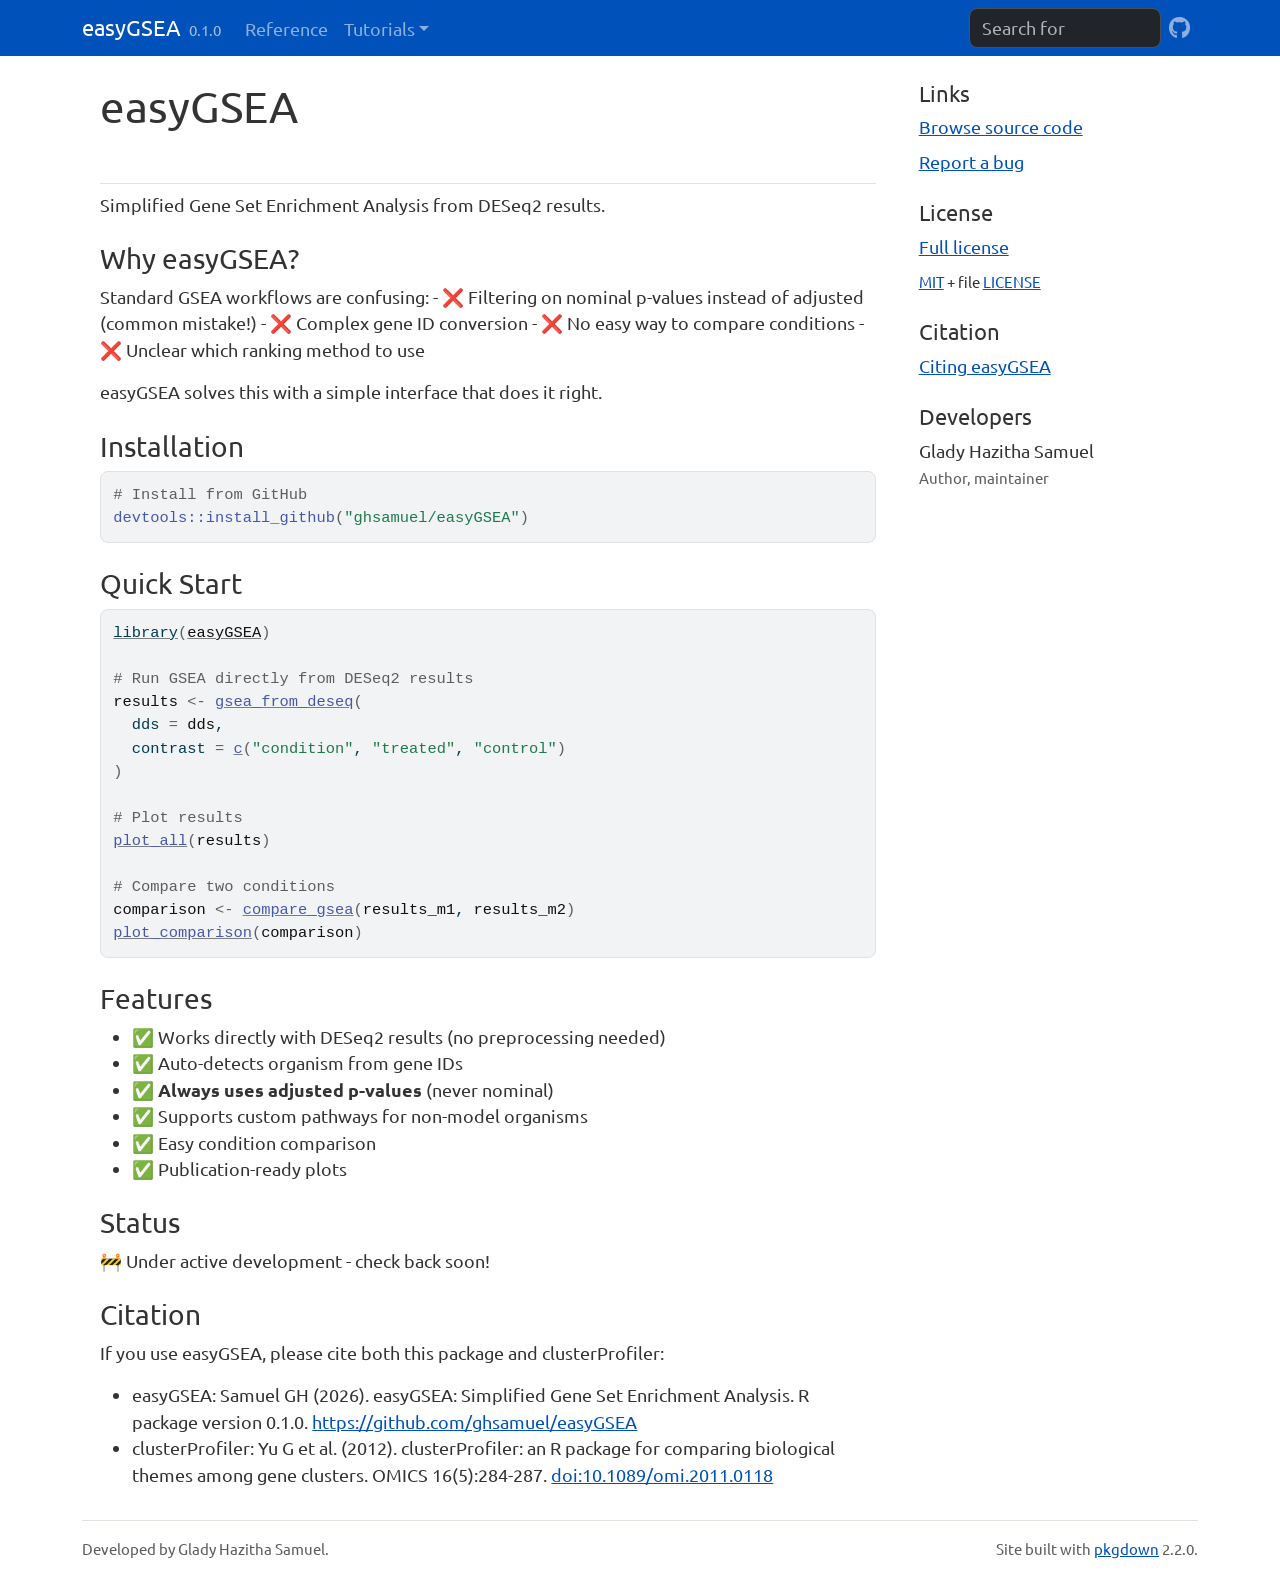
==== index.html @ 70a33a10 "Deploying to gh-pages from @ ghsamuel/easyGSEA@4bf4c69e03bf4c59e13aa43ac251e24cdc7e562e 🚀" ====
<!DOCTYPE html>
<!-- Generated by pkgdown: do not edit by hand --><html lang="en">
<head>
<meta http-equiv="Content-Type" content="text/html; charset=UTF-8">
<meta charset="utf-8">
<meta http-equiv="X-UA-Compatible" content="IE=edge">
<meta name="viewport" content="width=device-width, initial-scale=1, shrink-to-fit=no">
<title>easyGSEA • Simplified Gene Set Enrichment Analysis • easyGSEA</title>
<script src="deps/jquery-3.6.0/jquery-3.6.0.min.js"></script><meta name="viewport" content="width=device-width, initial-scale=1, shrink-to-fit=no">
<link href="deps/bootstrap-5.3.1/bootstrap.min.css" rel="stylesheet">
<script src="deps/bootstrap-5.3.1/bootstrap.bundle.min.js"></script><link href="deps/font-awesome-6.5.2/css/all.min.css" rel="stylesheet">
<link href="deps/font-awesome-6.5.2/css/v4-shims.min.css" rel="stylesheet">
<script src="deps/headroom-0.11.0/headroom.min.js"></script><script src="deps/headroom-0.11.0/jQuery.headroom.min.js"></script><script src="deps/bootstrap-toc-1.0.1/bootstrap-toc.min.js"></script><script src="deps/clipboard.js-2.0.11/clipboard.min.js"></script><script src="deps/search-1.0.0/autocomplete.jquery.min.js"></script><script src="deps/search-1.0.0/fuse.min.js"></script><script src="deps/search-1.0.0/mark.min.js"></script><!-- pkgdown --><script src="pkgdown.js"></script><meta property="og:title" content="easyGSEA • Simplified Gene Set Enrichment Analysis">
<meta name="description" content="User-friendly wrapper for GSEA that handles DESeq2 results directly, auto-detects organisms, and always uses adjusted p-values correctly.
">
<meta property="og:description" content="User-friendly wrapper for GSEA that handles DESeq2 results directly, auto-detects organisms, and always uses adjusted p-values correctly.
">
</head>
<body>
    <a href="#main" class="visually-hidden-focusable">Skip to contents</a>


    <nav class="navbar navbar-expand-lg fixed-top bg-primary" data-bs-theme="dark" aria-label="Site navigation"><div class="container">

    <a class="navbar-brand me-2" href="index.html">easyGSEA</a>

    <small class="nav-text text-muted me-auto" data-bs-toggle="tooltip" data-bs-placement="bottom" title="">0.1.0</small>


    <button class="navbar-toggler" type="button" data-bs-toggle="collapse" data-bs-target="#navbar" aria-controls="navbar" aria-expanded="false" aria-label="Toggle navigation">
      <span class="navbar-toggler-icon"></span>
    </button>

    <div id="navbar" class="collapse navbar-collapse ms-3">
      <ul class="navbar-nav me-auto">
<li class="nav-item"><a class="nav-link" href="reference/index.html">Reference</a></li>
<li class="nav-item dropdown">
  <button class="nav-link dropdown-toggle" type="button" id="dropdown-tutorials" data-bs-toggle="dropdown" aria-expanded="false" aria-haspopup="true">Tutorials</button>
  <ul class="dropdown-menu" aria-labelledby="dropdown-tutorials">
<li><a class="dropdown-item" href="articles/quickstart.html">Getting Started</a></li>
  </ul>
</li>
      </ul>
<ul class="navbar-nav">
<li class="nav-item"><form class="form-inline" role="search">
 <input class="form-control" type="search" name="search-input" id="search-input" autocomplete="off" aria-label="Search site" placeholder="Search for" data-search-index="search.json">
</form></li>
<li class="nav-item"><a class="external-link nav-link" href="https://github.com/ghsamuel/easyGSEA"><span class="fa fab fa-github fa-lg"></span></a></li>
      </ul>
</div>


  </div>
</nav><div class="container template-home">
<div class="row">
  <main id="main" class="col-md-9"><div class="section level1">
<div class="page-header"><h1 id="easygsea">easyGSEA<a class="anchor" aria-label="anchor" href="#easygsea"></a>
</h1></div>
<p>Simplified Gene Set Enrichment Analysis from DESeq2 results.</p>
<div class="section level2">
<h2 id="why-easygsea">Why easyGSEA?<a class="anchor" aria-label="anchor" href="#why-easygsea"></a>
</h2>
<p>Standard GSEA workflows are confusing: - ❌ Filtering on nominal p-values instead of adjusted (common mistake!) - ❌ Complex gene ID conversion - ❌ No easy way to compare conditions - ❌ Unclear which ranking method to use</p>
<p>easyGSEA solves this with a simple interface that does it right.</p>
</div>
<div class="section level2">
<h2 id="installation">Installation<a class="anchor" aria-label="anchor" href="#installation"></a>
</h2>
<div class="sourceCode" id="cb1"><pre class="downlit sourceCode r">
<code class="sourceCode R"><span><span class="co"># Install from GitHub</span></span>
<span><span class="fu">devtools</span><span class="fu">::</span><span class="fu">install_github</span><span class="op">(</span><span class="st">"ghsamuel/easyGSEA"</span><span class="op">)</span></span></code></pre></div>
</div>
<div class="section level2">
<h2 id="quick-start">Quick Start<a class="anchor" aria-label="anchor" href="#quick-start"></a>
</h2>
<div class="sourceCode" id="cb2"><pre class="downlit sourceCode r">
<code class="sourceCode R"><span><span class="kw"><a href="https://rdrr.io/r/base/library.html" class="external-link">library</a></span><span class="op">(</span><span class="va"><a href="https://github.com/ghsamuel/easyGSEA" class="external-link">easyGSEA</a></span><span class="op">)</span></span>
<span></span>
<span><span class="co"># Run GSEA directly from DESeq2 results</span></span>
<span><span class="va">results</span> <span class="op">&lt;-</span> <span class="fu"><a href="reference/gsea_from_deseq.html">gsea_from_deseq</a></span><span class="op">(</span></span>
<span>  dds <span class="op">=</span> <span class="va">dds</span>,</span>
<span>  contrast <span class="op">=</span> <span class="fu"><a href="https://rdrr.io/r/base/c.html" class="external-link">c</a></span><span class="op">(</span><span class="st">"condition"</span>, <span class="st">"treated"</span>, <span class="st">"control"</span><span class="op">)</span></span>
<span><span class="op">)</span></span>
<span></span>
<span><span class="co"># Plot results</span></span>
<span><span class="fu"><a href="reference/plot_all.html">plot_all</a></span><span class="op">(</span><span class="va">results</span><span class="op">)</span></span>
<span></span>
<span><span class="co"># Compare two conditions</span></span>
<span><span class="va">comparison</span> <span class="op">&lt;-</span> <span class="fu"><a href="reference/compare_gsea.html">compare_gsea</a></span><span class="op">(</span><span class="va">results_m1</span>, <span class="va">results_m2</span><span class="op">)</span></span>
<span><span class="fu"><a href="reference/plot_comparison.html">plot_comparison</a></span><span class="op">(</span><span class="va">comparison</span><span class="op">)</span></span></code></pre></div>
</div>
<div class="section level2">
<h2 id="features">Features<a class="anchor" aria-label="anchor" href="#features"></a>
</h2>
<ul>
<li>✅ Works directly with DESeq2 results (no preprocessing needed)</li>
<li>✅ Auto-detects organism from gene IDs</li>
<li>✅ <strong>Always uses adjusted p-values</strong> (never nominal)</li>
<li>✅ Supports custom pathways for non-model organisms</li>
<li>✅ Easy condition comparison</li>
<li>✅ Publication-ready plots</li>
</ul>
</div>
<div class="section level2">
<h2 id="status">Status<a class="anchor" aria-label="anchor" href="#status"></a>
</h2>
<p>🚧 Under active development - check back soon!</p>
</div>
<div class="section level2">
<h2 id="citation">Citation<a class="anchor" aria-label="anchor" href="#citation"></a>
</h2>
<p>If you use easyGSEA, please cite both this package and clusterProfiler:</p>
<ul>
<li>easyGSEA: Samuel GH (2026). easyGSEA: Simplified Gene Set Enrichment Analysis. R package version 0.1.0. <a href="https://github.com/ghsamuel/easyGSEA" class="external-link uri">https://github.com/ghsamuel/easyGSEA</a>
</li>
<li>clusterProfiler: Yu G et al. (2012). clusterProfiler: an R package for comparing biological themes among gene clusters. OMICS 16(5):284-287. <a href="doi:10.1089/omi.2011.0118" class="uri">doi:10.1089/omi.2011.0118</a>
</li>
</ul>
</div>
</div>
  </main><aside class="col-md-3"><div class="links">
<h2 data-toc-skip>Links</h2>
<ul class="list-unstyled">
<li><a href="https://github.com/ghsamuel/easyGSEA/" class="external-link">Browse source code</a></li>
<li><a href="https://github.com/ghsamuel/easyGSEA/issues" class="external-link">Report a bug</a></li>
</ul>
</div>

<div class="license">
<h2 data-toc-skip>License</h2>
<ul class="list-unstyled">
<li><a href="LICENSE.html">Full license</a></li>
<li><small><a href="https://opensource.org/licenses/mit-license.php" class="external-link">MIT</a> + file <a href="LICENSE-text.html">LICENSE</a></small></li>
</ul>
</div>

<div class="citation">
<h2 data-toc-skip>Citation</h2>
<ul class="list-unstyled">
<li><a href="authors.html#citation">Citing easyGSEA</a></li>
</ul>
</div>

<div class="developers">
<h2 data-toc-skip>Developers</h2>
<ul class="list-unstyled">
<li>Glady Hazitha Samuel <br><small class="roles"> Author, maintainer </small>   </li>
</ul>
</div>



  </aside>
</div>


    <footer><div class="pkgdown-footer-left">
  <p>Developed by Glady Hazitha Samuel.</p>
</div>

<div class="pkgdown-footer-right">
  <p>Site built with <a href="https://pkgdown.r-lib.org/" class="external-link">pkgdown</a> 2.2.0.</p>
</div>

    </footer>
</div>





  </body>
</html>
---- deps/font-awesome-6.5.2/css/v4-shims.min.css ----
/*!
 * Font Awesome Free 6.5.2 by @fontawesome - https://fontawesome.com
 * License - https://fontawesome.com/license/free (Icons: CC BY 4.0, Fonts: SIL OFL 1.1, Code: MIT License)
 * Copyright 2024 Fonticons, Inc.
 */
.fa.fa-glass:before{content:"\f000"}.fa.fa-envelope-o{font-family:"Font Awesome 6 Free";font-weight:400}.fa.fa-envelope-o:before{content:"\f0e0"}.fa.fa-star-o{font-family:"Font Awesome 6 Free";font-weight:400}.fa.fa-star-o:before{content:"\f005"}.fa.fa-close:before,.fa.fa-remove:before{content:"\f00d"}.fa.fa-gear:before{content:"\f013"}.fa.fa-trash-o{font-family:"Font Awesome 6 Free";font-weight:400}.fa.fa-trash-o:before{content:"\f2ed"}.fa.fa-home:before{content:"\f015"}.fa.fa-file-o{font-family:"Font Awesome 6 Free";font-weight:400}.fa.fa-file-o:before{content:"\f15b"}.fa.fa-clock-o{font-family:"Font Awesome 6 Free";font-weight:400}.fa.fa-clock-o:before{content:"\f017"}.fa.fa-arrow-circle-o-down{font-family:"Font Awesome 6 Free";font-weight:400}.fa.fa-arrow-circle-o-down:before{content:"\f358"}.fa.fa-arrow-circle-o-up{font-family:"Font Awesome 6 Free";font-weight:400}.fa.fa-arrow-circle-o-up:before{content:"\f35b"}.fa.fa-play-circle-o{font-family:"Font Awesome 6 Free";font-weight:400}.fa.fa-play-circle-o:before{content:"\f144"}.fa.fa-repeat:before,.fa.fa-rotate-right:before{content:"\f01e"}.fa.fa-refresh:before{content:"\f021"}.fa.fa-list-alt{font-family:"Font Awesome 6 Free";font-weight:400}.fa.fa-list-alt:before{content:"\f022"}.fa.fa-dedent:before{content:"\f03b"}.fa.fa-video-camera:before{content:"\f03d"}.fa.fa-picture-o{font-family:"Font Awesome 6 Free";font-weight:400}.fa.fa-picture-o:before{content:"\f03e"}.fa.fa-photo{font-family:"Font Awesome 6 Free";font-weight:400}.fa.fa-photo:before{content:"\f03e"}.fa.fa-image{font-family:"Font Awesome 6 Free";font-weight:400}.fa.fa-image:before{content:"\f03e"}.fa.fa-map-marker:before{content:"\f3c5"}.fa.fa-pencil-square-o{font-family:"Font Awesome 6 Free";font-weight:400}.fa.fa-pencil-square-o:before{content:"\f044"}.fa.fa-edit{font-family:"Font Awesome 6 Free";font-weight:400}.fa.fa-edit:before{content:"\f044"}.fa.fa-share-square-o:before{content:"\f14d"}.fa.fa-check-square-o{font-family:"Font Awesome 6 Free";font-weight:400}.fa.fa-check-square-o:before{content:"\f14a"}.fa.fa-arrows:before{content:"\f0b2"}.fa.fa-times-circle-o{font-family:"Font Awesome 6 Free";font-weight:400}.fa.fa-times-circle-o:before{content:"\f057"}.fa.fa-check-circle-o{font-family:"Font Awesome 6 Free";font-weight:400}.fa.fa-check-circle-o:before{content:"\f058"}.fa.fa-mail-forward:before{content:"\f064"}.fa.fa-expand:before{content:"\f424"}.fa.fa-compress:before{content:"\f422"}.fa.fa-eye,.fa.fa-eye-slash{font-family:"Font Awesome 6 Free";font-weight:400}.fa.fa-warning:before{content:"\f071"}.fa.fa-calendar:before{content:"\f073"}.fa.fa-arrows-v:before{content:"\f338"}.fa.fa-arrows-h:before{content:"\f337"}.fa.fa-bar-chart-o:before,.fa.fa-bar-chart:before{content:"\e0e3"}.fa.fa-twitter-square{font-family:"Font Awesome 6 Brands";font-weight:400}.fa.fa-twitter-square:before{content:"\f081"}.fa.fa-facebook-square{font-family:"Font Awesome 6 Brands";font-weight:400}.fa.fa-facebook-square:before{content:"\f082"}.fa.fa-gears:before{content:"\f085"}.fa.fa-thumbs-o-up{font-family:"Font Awesome 6 Free";font-weight:400}.fa.fa-thumbs-o-up:before{content:"\f164"}.fa.fa-thumbs-o-down{font-family:"Font Awesome 6 Free";font-weight:400}.fa.fa-thumbs-o-down:before{content:"\f165"}.fa.fa-heart-o{font-family:"Font Awesome 6 Free";font-weight:400}.fa.fa-heart-o:before{content:"\f004"}.fa.fa-sign-out:before{content:"\f2f5"}.fa.fa-linkedin-square{font-family:"Font Awesome 6 Brands";font-weight:400}.fa.fa-linkedin-square:before{content:"\f08c"}.fa.fa-thumb-tack:before{content:"\f08d"}.fa.fa-external-link:before{content:"\f35d"}.fa.fa-sign-in:before{content:"\f2f6"}.fa.fa-github-square{font-family:"Font Awesome 6 Brands";font-weight:400}.fa.fa-github-square:before{content:"\f092"}.fa.fa-lemon-o{font-family:"Font Awesome 6 Free";font-weight:400}.fa.fa-lemon-o:before{content:"\f094"}.fa.fa-square-o{font-family:"Font Awesome 6 Free";font-weight:400}.fa.fa-square-o:before{content:"\f0c8"}.fa.fa-bookmark-o{font-family:"Font Awesome 6 Free";font-weight:400}.fa.fa-bookmark-o:before{content:"\f02e"}.fa.fa-facebook,.fa.fa-twitter{font-family:"Font Awesome 6 Brands";font-weight:400}.fa.fa-facebook:before{content:"\f39e"}.fa.fa-facebook-f{font-family:"Font Awesome 6 Brands";font-weight:400}.fa.fa-facebook-f:before{content:"\f39e"}.fa.fa-github{font-family:"Font Awesome 6 Brands";font-weight:400}.fa.fa-credit-card{font-family:"Font Awesome 6 Free";font-weight:400}.fa.fa-feed:before{content:"\f09e"}.fa.fa-hdd-o{font-family:"Font Awesome 6 Free";font-weight:400}.fa.fa-hdd-o:before{content:"\f0a0"}.fa.fa-hand-o-right{font-family:"Font Awesome 6 Free";font-weight:400}.fa.fa-hand-o-right:before{content:"\f0a4"}.fa.fa-hand-o-left{font-family:"Font Awesome 6 Free";font-weight:400}.fa.fa-hand-o-left:before{content:"\f0a5"}.fa.fa-hand-o-up{font-family:"Font Awesome 6 Free";font-weight:400}.fa.fa-hand-o-up:before{content:"\f0a6"}.fa.fa-hand-o-down{font-family:"Font Awesome 6 Free";font-weight:400}.fa.fa-hand-o-down:before{content:"\f0a7"}.fa.fa-globe:before{content:"\f57d"}.fa.fa-tasks:before{content:"\f828"}.fa.fa-arrows-alt:before{content:"\f31e"}.fa.fa-group:before{content:"\f0c0"}.fa.fa-chain:before{content:"\f0c1"}.fa.fa-cut:before{content:"\f0c4"}.fa.fa-files-o{font-family:"Font Awesome 6 Free";font-weight:400}.fa.fa-files-o:before{content:"\f0c5"}.fa.fa-floppy-o{font-family:"Font Awesome 6 Free";font-weight:400}.fa.fa-floppy-o:before{content:"\f0c7"}.fa.fa-save{font-family:"Font Awesome 6 Free";font-weight:400}.fa.fa-save:before{content:"\f0c7"}.fa.fa-navicon:before,.fa.fa-reorder:before{content:"\f0c9"}.fa.fa-magic:before{content:"\e2ca"}.fa.fa-pinterest,.fa.fa-pinterest-square{font-family:"Font Awesome 6 Brands";font-weight:400}.fa.fa-pinterest-square:before{content:"\f0d3"}.fa.fa-google-plus-square{font-family:"Font Awesome 6 Brands";font-weight:400}.fa.fa-google-plus-square:before{content:"\f0d4"}.fa.fa-google-plus{font-family:"Font Awesome 6 Brands";font-weight:400}.fa.fa-google-plus:before{content:"\f0d5"}.fa.fa-money:before{content:"\f3d1"}.fa.fa-unsorted:before{content:"\f0dc"}.fa.fa-sort-desc:before{content:"\f0dd"}.fa.fa-sort-asc:before{content:"\f0de"}.fa.fa-linkedin{font-family:"Font Awesome 6 Brands";font-weight:400}.fa.fa-linkedin:before{content:"\f0e1"}.fa.fa-rotate-left:before{content:"\f0e2"}.fa.fa-legal:before{content:"\f0e3"}.fa.fa-dashboard:before,.fa.fa-tachometer:before{content:"\f625"}.fa.fa-comment-o{font-family:"Font Awesome 6 Free";font-weight:400}.fa.fa-comment-o:before{content:"\f075"}.fa.fa-comments-o{font-family:"Font Awesome 6 Free";font-weight:400}.fa.fa-comments-o:before{content:"\f086"}.fa.fa-flash:before{content:"\f0e7"}.fa.fa-clipboard:before{content:"\f0ea"}.fa.fa-lightbulb-o{font-family:"Font Awesome 6 Free";font-weight:400}.fa.fa-lightbulb-o:before{content:"\f0eb"}.fa.fa-exchange:before{content:"\f362"}.fa.fa-cloud-download:before{content:"\f0ed"}.fa.fa-cloud-upload:before{content:"\f0ee"}.fa.fa-bell-o{font-family:"Font Awesome 6 Free";font-weight:400}.fa.fa-bell-o:before{content:"\f0f3"}.fa.fa-cutlery:before{content:"\f2e7"}.fa.fa-file-text-o{font-family:"Font Awesome 6 Free";font-weight:400}.fa.fa-file-text-o:before{content:"\f15c"}.fa.fa-building-o{font-family:"Font Awesome 6 Free";font-weight:400}.fa.fa-building-o:before{content:"\f1ad"}.fa.fa-hospital-o{font-family:"Font Awesome 6 Free";font-weight:400}.fa.fa-hospital-o:before{content:"\f0f8"}.fa.fa-tablet:before{content:"\f3fa"}.fa.fa-mobile-phone:before,.fa.fa-mobile:before{content:"\f3cd"}.fa.fa-circle-o{font-family:"Font Awesome 6 Free";font-weight:400}.fa.fa-circle-o:before{content:"\f111"}.fa.fa-mail-reply:before{content:"\f3e5"}.fa.fa-github-alt{font-family:"Font Awesome 6 Brands";font-weight:400}.fa.fa-folder-o{font-family:"Font Awesome 6 Free";font-weight:400}.fa.fa-folder-o:before{content:"\f07b"}.fa.fa-folder-open-o{font-family:"Font Awesome 6 Free";font-weight:400}.fa.fa-folder-open-o:before{content:"\f07c"}.fa.fa-smile-o{font-family:"Font Awesome 6 Free";font-weight:400}.fa.fa-smile-o:before{content:"\f118"}.fa.fa-frown-o{font-family:"Font Awesome 6 Free";font-weight:400}.fa.fa-frown-o:before{content:"\f119"}.fa.fa-meh-o{font-family:"Font Awesome 6 Free";font-weight:400}.fa.fa-meh-o:before{content:"\f11a"}.fa.fa-keyboard-o{font-family:"Font Awesome 6 Free";font-weight:400}.fa.fa-keyboard-o:before{content:"\f11c"}.fa.fa-flag-o{font-family:"Font Awesome 6 Free";font-weight:400}.fa.fa-flag-o:before{content:"\f024"}.fa.fa-mail-reply-all:before{content:"\f122"}.fa.fa-star-half-o{font-family:"Font Awesome 6 Free";font-weight:400}.fa.fa-star-half-o:before{content:"\f5c0"}.fa.fa-star-half-empty{font-family:"Font Awesome 6 Free";font-weight:400}.fa.fa-star-half-empty:before{content:"\f5c0"}.fa.fa-star-half-full{font-family:"Font Awesome 6 Free";font-weight:400}.fa.fa-star-half-full:before{content:"\f5c0"}.fa.fa-code-fork:before{content:"\f126"}.fa.fa-chain-broken:before,.fa.fa-unlink:before{content:"\f127"}.fa.fa-calendar-o{font-family:"Font Awesome 6 Free";font-weight:400}.fa.fa-calendar-o:before{content:"\f133"}.fa.fa-css3,.fa.fa-html5,.fa.fa-maxcdn{font-family:"Font Awesome 6 Brands";font-weight:400}.fa.fa-unlock-alt:before{content:"\f09c"}.fa.fa-minus-square-o{font-family:"Font Awesome 6 Free";font-weight:400}.fa.fa-minus-square-o:before{content:"\f146"}.fa.fa-level-up:before{content:"\f3bf"}.fa.fa-level-down:before{content:"\f3be"}.fa.fa-pencil-square:before{content:"\f14b"}.fa.fa-external-link-square:before{content:"\f360"}.fa.fa-compass{font-family:"Font Awesome 6 Free";font-weight:400}.fa.fa-caret-square-o-down{font-family:"Font Awesome 6 Free";font-weight:400}.fa.fa-caret-square-o-down:before{content:"\f150"}.fa.fa-toggle-down{font-family:"Font Awesome 6 Free";font-weight:400}.fa.fa-toggle-down:before{content:"\f150"}.fa.fa-caret-square-o-up{font-family:"Font Awesome 6 Free";font-weight:400}.fa.fa-caret-square-o-up:before{content:"\f151"}.fa.fa-toggle-up{font-family:"Font Awesome 6 Free";font-weight:400}.fa.fa-toggle-up:before{content:"\f151"}.fa.fa-caret-square-o-right{font-family:"Font Awesome 6 Free";font-weight:400}.fa.fa-caret-square-o-right:before{content:"\f152"}.fa.fa-toggle-right{font-family:"Font Awesome 6 Free";font-weight:400}.fa.fa-toggle-right:before{content:"\f152"}.fa.fa-eur:before,.fa.fa-euro:before{content:"\f153"}.fa.fa-gbp:before{content:"\f154"}.fa.fa-dollar:before,.fa.fa-usd:before{content:"\24"}.fa.fa-inr:before,.fa.fa-rupee:before{content:"\e1bc"}.fa.fa-cny:before,.fa.fa-jpy:before,.fa.fa-rmb:before,.fa.fa-yen:before{content:"\f157"}.fa.fa-rouble:before,.fa.fa-rub:before,.fa.fa-ruble:before{content:"\f158"}.fa.fa-krw:before,.fa.fa-won:before{content:"\f159"}.fa.fa-bitcoin,.fa.fa-btc{font-family:"Font Awesome 6 Brands";font-weight:400}.fa.fa-bitcoin:before{content:"\f15a"}.fa.fa-file-text:before{content:"\f15c"}.fa.fa-sort-alpha-asc:before{content:"\f15d"}.fa.fa-sort-alpha-desc:before{content:"\f881"}.fa.fa-sort-amount-asc:before{content:"\f884"}.fa.fa-sort-amount-desc:before{content:"\f160"}.fa.fa-sort-numeric-asc:before{content:"\f162"}.fa.fa-sort-numeric-desc:before{content:"\f886"}.fa.fa-youtube-square{font-family:"Font Awesome 6 Brands";font-weight:400}.fa.fa-youtube-square:before{content:"\f431"}.fa.fa-xing,.fa.fa-xing-square,.fa.fa-youtube{font-family:"Font Awesome 6 Brands";font-weight:400}.fa.fa-xing-square:before{content:"\f169"}.fa.fa-youtube-play{font-family:"Font Awesome 6 Brands";font-weight:400}.fa.fa-youtube-play:before{content:"\f167"}.fa.fa-adn,.fa.fa-bitbucket,.fa.fa-bitbucket-square,.fa.fa-dropbox,.fa.fa-flickr,.fa.fa-instagram,.fa.fa-stack-overflow{font-family:"Font Awesome 6 Brands";font-weight:400}.fa.fa-bitbucket-square:before{content:"\f171"}.fa.fa-tumblr,.fa.fa-tumblr-square{font-family:"Font Awesome 6 Brands";font-weight:400}.fa.fa-tumblr-square:before{content:"\f174"}.fa.fa-long-arrow-down:before{content:"\f309"}.fa.fa-long-arrow-up:before{content:"\f30c"}.fa.fa-long-arrow-left:before{content:"\f30a"}.fa.fa-long-arrow-right:before{content:"\f30b"}.fa.fa-android,.fa.fa-apple,.fa.fa-dribbble,.fa.fa-foursquare,.fa.fa-gittip,.fa.fa-gratipay,.fa.fa-linux,.fa.fa-skype,.fa.fa-trello,.fa.fa-windows{font-family:"Font Awesome 6 Brands";font-weight:400}.fa.fa-gittip:before{content:"\f184"}.fa.fa-sun-o{font-family:"Font Awesome 6 Free";font-weight:400}.fa.fa-sun-o:before{content:"\f185"}.fa.fa-moon-o{font-family:"Font Awesome 6 Free";font-weight:400}.fa.fa-moon-o:before{content:"\f186"}.fa.fa-pagelines,.fa.fa-renren,.fa.fa-stack-exchange,.fa.fa-vk,.fa.fa-weibo{font-family:"Font Awesome 6 Brands";font-weight:400}.fa.fa-arrow-circle-o-right{font-family:"Font Awesome 6 Free";font-weight:400}.fa.fa-arrow-circle-o-right:before{content:"\f35a"}.fa.fa-arrow-circle-o-left{font-family:"Font Awesome 6 Free";font-weight:400}.fa.fa-arrow-circle-o-left:before{content:"\f359"}.fa.fa-caret-square-o-left{font-family:"Font Awesome 6 Free";font-weight:400}.fa.fa-caret-square-o-left:before{content:"\f191"}.fa.fa-toggle-left{font-family:"Font Awesome 6 Free";font-weight:400}.fa.fa-toggle-left:before{content:"\f191"}.fa.fa-dot-circle-o{font-family:"Font Awesome 6 Free";font-weight:400}.fa.fa-dot-circle-o:before{content:"\f192"}.fa.fa-vimeo-square{font-family:"Font Awesome 6 Brands";font-weight:400}.fa.fa-vimeo-square:before{content:"\f194"}.fa.fa-try:before,.fa.fa-turkish-lira:before{content:"\e2bb"}.fa.fa-plus-square-o{font-family:"Font Awesome 6 Free";font-weight:400}.fa.fa-plus-square-o:before{content:"\f0fe"}.fa.fa-openid,.fa.fa-slack,.fa.fa-wordpress{font-family:"Font Awesome 6 Brands";font-weight:400}.fa.fa-bank:before,.fa.fa-institution:before{content:"\f19c"}.fa.fa-mortar-board:before{content:"\f19d"}.fa.fa-google,.fa.fa-reddit,.fa.fa-reddit-square,.fa.fa-yahoo{font-family:"Font Awesome 6 Brands";font-weight:400}.fa.fa-reddit-square:before{content:"\f1a2"}.fa.fa-behance,.fa.fa-behance-square,.fa.fa-delicious,.fa.fa-digg,.fa.fa-drupal,.fa.fa-joomla,.fa.fa-pied-piper-alt,.fa.fa-pied-piper-pp,.fa.fa-stumbleupon,.fa.fa-stumbleupon-circle{font-family:"Font Awesome 6 Brands";font-weight:400}.fa.fa-behance-square:before{content:"\f1b5"}.fa.fa-steam,.fa.fa-steam-square{font-family:"Font Awesome 6 Brands";font-weight:400}.fa.fa-steam-square:before{content:"\f1b7"}.fa.fa-automobile:before{content:"\f1b9"}.fa.fa-cab:before{content:"\f1ba"}.fa.fa-deviantart,.fa.fa-soundcloud,.fa.fa-spotify{font-family:"Font Awesome 6 Brands";font-weight:400}.fa.fa-file-pdf-o{font-family:"Font Awesome 6 Free";font-weight:400}.fa.fa-file-pdf-o:before{content:"\f1c1"}.fa.fa-file-word-o{font-family:"Font Awesome 6 Free";font-weight:400}.fa.fa-file-word-o:before{content:"\f1c2"}.fa.fa-file-excel-o{font-family:"Font Awesome 6 Free";font-weight:400}.fa.fa-file-excel-o:before{content:"\f1c3"}.fa.fa-file-powerpoint-o{font-family:"Font Awesome 6 Free";font-weight:400}.fa.fa-file-powerpoint-o:before{content:"\f1c4"}.fa.fa-file-image-o{font-family:"Font Awesome 6 Free";font-weight:400}.fa.fa-file-image-o:before{content:"\f1c5"}.fa.fa-file-photo-o{font-family:"Font Awesome 6 Free";font-weight:400}.fa.fa-file-photo-o:before{content:"\f1c5"}.fa.fa-file-picture-o{font-family:"Font Awesome 6 Free";font-weight:400}.fa.fa-file-picture-o:before{content:"\f1c5"}.fa.fa-file-archive-o{font-family:"Font Awesome 6 Free";font-weight:400}.fa.fa-file-archive-o:before{content:"\f1c6"}.fa.fa-file-zip-o{font-family:"Font Awesome 6 Free";font-weight:400}.fa.fa-file-zip-o:before{content:"\f1c6"}.fa.fa-file-audio-o{font-family:"Font Awesome 6 Free";font-weight:400}.fa.fa-file-audio-o:before{content:"\f1c7"}.fa.fa-file-sound-o{font-family:"Font Awesome 6 Free";font-weight:400}.fa.fa-file-sound-o:before{content:"\f1c7"}.fa.fa-file-video-o{font-family:"Font Awesome 6 Free";font-weight:400}.fa.fa-file-video-o:before{content:"\f1c8"}.fa.fa-file-movie-o{font-family:"Font Awesome 6 Free";font-weight:400}.fa.fa-file-movie-o:before{content:"\f1c8"}.fa.fa-file-code-o{font-family:"Font Awesome 6 Free";font-weight:400}.fa.fa-file-code-o:before{content:"\f1c9"}.fa.fa-codepen,.fa.fa-jsfiddle,.fa.fa-vine{font-family:"Font Awesome 6 Brands";font-weight:400}.fa.fa-life-bouy:before,.fa.fa-life-buoy:before,.fa.fa-life-saver:before,.fa.fa-support:before{content:"\f1cd"}.fa.fa-circle-o-notch:before{content:"\f1ce"}.fa.fa-ra,.fa.fa-rebel{font-family:"Font Awesome 6 Brands";font-weight:400}.fa.fa-ra:before{content:"\f1d0"}.fa.fa-resistance{font-family:"Font Awesome 6 Brands";font-weight:400}.fa.fa-resistance:before{content:"\f1d0"}.fa.fa-empire,.fa.fa-ge{font-family:"Font Awesome 6 Brands";font-weight:400}.fa.fa-ge:before{content:"\f1d1"}.fa.fa-git-square{font-family:"Font Awesome 6 Brands";font-weight:400}.fa.fa-git-square:before{content:"\f1d2"}.fa.fa-git,.fa.fa-hacker-news,.fa.fa-y-combinator-square{font-family:"Font Awesome 6 Brands";font-weight:400}.fa.fa-y-combinator-square:before{content:"\f1d4"}.fa.fa-yc-square{font-family:"Font Awesome 6 Brands";font-weight:400}.fa.fa-yc-square:before{content:"\f1d4"}.fa.fa-qq,.fa.fa-tencent-weibo,.fa.fa-wechat,.fa.fa-weixin{font-family:"Font Awesome 6 Brands";font-weight:400}.fa.fa-wechat:before{content:"\f1d7"}.fa.fa-send:before{content:"\f1d8"}.fa.fa-paper-plane-o{font-family:"Font Awesome 6 Free";font-weight:400}.fa.fa-paper-plane-o:before{content:"\f1d8"}.fa.fa-send-o{font-family:"Font Awesome 6 Free";font-weight:400}.fa.fa-send-o:before{content:"\f1d8"}.fa.fa-circle-thin{font-family:"Font Awesome 6 Free";font-weight:400}.fa.fa-circle-thin:before{content:"\f111"}.fa.fa-header:before{content:"\f1dc"}.fa.fa-futbol-o{font-family:"Font Awesome 6 Free";font-weight:400}.fa.fa-futbol-o:before{content:"\f1e3"}.fa.fa-soccer-ball-o{font-family:"Font Awesome 6 Free";font-weight:400}.fa.fa-soccer-ball-o:before{content:"\f1e3"}.fa.fa-slideshare,.fa.fa-twitch,.fa.fa-yelp{font-family:"Font Awesome 6 Brands";font-weight:400}.fa.fa-newspaper-o{font-family:"Font Awesome 6 Free";font-weight:400}.fa.fa-newspaper-o:before{content:"\f1ea"}.fa.fa-cc-amex,.fa.fa-cc-discover,.fa.fa-cc-mastercard,.fa.fa-cc-paypal,.fa.fa-cc-stripe,.fa.fa-cc-visa,.fa.fa-google-wallet,.fa.fa-paypal{font-family:"Font Awesome 6 Brands";font-weight:400}.fa.fa-bell-slash-o{font-family:"Font Awesome 6 Free";font-weight:400}.fa.fa-bell-slash-o:before{content:"\f1f6"}.fa.fa-trash:before{content:"\f2ed"}.fa.fa-copyright{font-family:"Font Awesome 6 Free";font-weight:400}.fa.fa-eyedropper:before{content:"\f1fb"}.fa.fa-area-chart:before{content:"\f1fe"}.fa.fa-pie-chart:before{content:"\f200"}.fa.fa-line-chart:before{content:"\f201"}.fa.fa-lastfm,.fa.fa-lastfm-square{font-family:"Font Awesome 6 Brands";font-weight:400}.fa.fa-lastfm-square:before{content:"\f203"}.fa.fa-angellist,.fa.fa-ioxhost{font-family:"Font Awesome 6 Brands";font-weight:400}.fa.fa-cc{font-family:"Font Awesome 6 Free";font-weight:400}.fa.fa-cc:before{content:"\f20a"}.fa.fa-ils:before,.fa.fa-shekel:before,.fa.fa-sheqel:before{content:"\f20b"}.fa.fa-buysellads,.fa.fa-connectdevelop,.fa.fa-dashcube,.fa.fa-forumbee,.fa.fa-leanpub,.fa.fa-sellsy,.fa.fa-shirtsinbulk,.fa.fa-simplybuilt,.fa.fa-skyatlas{font-family:"Font Awesome 6 Brands";font-weight:400}.fa.fa-diamond{font-family:"Font Awesome 6 Free";font-weight:400}.fa.fa-diamond:before{content:"\f3a5"}.fa.fa-intersex:before,.fa.fa-transgender:before{content:"\f224"}.fa.fa-transgender-alt:before{content:"\f225"}.fa.fa-facebook-official{font-family:"Font Awesome 6 Brands";font-weight:400}.fa.fa-facebook-official:before{content:"\f09a"}.fa.fa-pinterest-p,.fa.fa-whatsapp{font-family:"Font Awesome 6 Brands";font-weight:400}.fa.fa-hotel:before{content:"\f236"}.fa.fa-medium,.fa.fa-viacoin,.fa.fa-y-combinator,.fa.fa-yc{font-family:"Font Awesome 6 Brands";font-weight:400}.fa.fa-yc:before{content:"\f23b"}.fa.fa-expeditedssl,.fa.fa-opencart,.fa.fa-optin-monster{font-family:"Font Awesome 6 Brands";font-weight:400}.fa.fa-battery-4:before,.fa.fa-battery:before{content:"\f240"}.fa.fa-battery-3:before{content:"\f241"}.fa.fa-battery-2:before{content:"\f242"}.fa.fa-battery-1:before{content:"\f243"}.fa.fa-battery-0:before{content:"\f244"}.fa.fa-object-group,.fa.fa-object-ungroup,.fa.fa-sticky-note-o{font-family:"Font Awesome 6 Free";font-weight:400}.fa.fa-sticky-note-o:before{content:"\f249"}.fa.fa-cc-diners-club,.fa.fa-cc-jcb{font-family:"Font Awesome 6 Brands";font-weight:400}.fa.fa-clone{font-family:"Font Awesome 6 Free";font-weight:400}.fa.fa-hourglass-o:before{content:"\f254"}.fa.fa-hourglass-1:before{content:"\f251"}.fa.fa-hourglass-2:before{content:"\f252"}.fa.fa-hourglass-3:before{content:"\f253"}.fa.fa-hand-rock-o{font-family:"Font Awesome 6 Free";font-weight:400}.fa.fa-hand-rock-o:before{content:"\f255"}.fa.fa-hand-grab-o{font-family:"Font Awesome 6 Free";font-weight:400}.fa.fa-hand-grab-o:before{content:"\f255"}.fa.fa-hand-paper-o{font-family:"Font Awesome 6 Free";font-weight:400}.fa.fa-hand-paper-o:before{content:"\f256"}.fa.fa-hand-stop-o{font-family:"Font Awesome 6 Free";font-weight:400}.fa.fa-hand-stop-o:before{content:"\f256"}.fa.fa-hand-scissors-o{font-family:"Font Awesome 6 Free";font-weight:400}.fa.fa-hand-scissors-o:before{content:"\f257"}.fa.fa-hand-lizard-o{font-family:"Font Awesome 6 Free";font-weight:400}.fa.fa-hand-lizard-o:before{content:"\f258"}.fa.fa-hand-spock-o{font-family:"Font Awesome 6 Free";font-weight:400}.fa.fa-hand-spock-o:before{content:"\f259"}.fa.fa-hand-pointer-o{font-family:"Font Awesome 6 Free";font-weight:400}.fa.fa-hand-pointer-o:before{content:"\f25a"}.fa.fa-hand-peace-o{font-family:"Font Awesome 6 Free";font-weight:400}.fa.fa-hand-peace-o:before{content:"\f25b"}.fa.fa-registered{font-family:"Font Awesome 6 Free";font-weight:400}.fa.fa-creative-commons,.fa.fa-gg,.fa.fa-gg-circle,.fa.fa-odnoklassniki,.fa.fa-odnoklassniki-square{font-family:"Font Awesome 6 Brands";font-weight:400}.fa.fa-odnoklassniki-square:before{content:"\f264"}.fa.fa-chrome,.fa.fa-firefox,.fa.fa-get-pocket,.fa.fa-internet-explorer,.fa.fa-opera,.fa.fa-safari,.fa.fa-wikipedia-w{font-family:"Font Awesome 6 Brands";font-weight:400}.fa.fa-television:before{content:"\f26c"}.fa.fa-500px,.fa.fa-amazon,.fa.fa-contao{font-family:"Font Awesome 6 Brands";font-weight:400}.fa.fa-calendar-plus-o{font-family:"Font Awesome 6 Free";font-weight:400}.fa.fa-calendar-plus-o:before{content:"\f271"}.fa.fa-calendar-minus-o{font-family:"Font Awesome 6 Free";font-weight:400}.fa.fa-calendar-minus-o:before{content:"\f272"}.fa.fa-calendar-times-o{font-family:"Font Awesome 6 Free";font-weight:400}.fa.fa-calendar-times-o:before{content:"\f273"}.fa.fa-calendar-check-o{font-family:"Font Awesome 6 Free";font-weight:400}.fa.fa-calendar-check-o:before{content:"\f274"}.fa.fa-map-o{font-family:"Font Awesome 6 Free";font-weight:400}.fa.fa-map-o:before{content:"\f279"}.fa.fa-commenting:before{content:"\f4ad"}.fa.fa-commenting-o{font-family:"Font Awesome 6 Free";font-weight:400}.fa.fa-commenting-o:before{content:"\f4ad"}.fa.fa-houzz,.fa.fa-vimeo{font-family:"Font Awesome 6 Brands";font-weight:400}.fa.fa-vimeo:before{content:"\f27d"}.fa.fa-black-tie,.fa.fa-edge,.fa.fa-fonticons,.fa.fa-reddit-alien{font-family:"Font Awesome 6 Brands";font-weight:400}.fa.fa-credit-card-alt:before{content:"\f09d"}.fa.fa-codiepie,.fa.fa-fort-awesome,.fa.fa-mixcloud,.fa.fa-modx,.fa.fa-product-hunt,.fa.fa-scribd,.fa.fa-usb{font-family:"Font Awesome 6 Brands";font-weight:400}.fa.fa-pause-circle-o{font-family:"Font Awesome 6 Free";font-weight:400}.fa.fa-pause-circle-o:before{content:"\f28b"}.fa.fa-stop-circle-o{font-family:"Font Awesome 6 Free";font-weight:400}.fa.fa-stop-circle-o:before{content:"\f28d"}.fa.fa-bluetooth,.fa.fa-bluetooth-b,.fa.fa-envira,.fa.fa-gitlab,.fa.fa-wheelchair-alt,.fa.fa-wpbeginner,.fa.fa-wpforms{font-family:"Font Awesome 6 Brands";font-weight:400}.fa.fa-wheelchair-alt:before{content:"\f368"}.fa.fa-question-circle-o{font-family:"Font Awesome 6 Free";font-weight:400}.fa.fa-question-circle-o:before{content:"\f059"}.fa.fa-volume-control-phone:before{content:"\f2a0"}.fa.fa-asl-interpreting:before{content:"\f2a3"}.fa.fa-deafness:before,.fa.fa-hard-of-hearing:before{content:"\f2a4"}.fa.fa-glide,.fa.fa-glide-g{font-family:"Font Awesome 6 Brands";font-weight:400}.fa.fa-signing:before{content:"\f2a7"}.fa.fa-viadeo,.fa.fa-viadeo-square{font-family:"Font Awesome 6 Brands";font-weight:400}.fa.fa-viadeo-square:before{content:"\f2aa"}.fa.fa-snapchat,.fa.fa-snapchat-ghost{font-family:"Font Awesome 6 Brands";font-weight:400}.fa.fa-snapchat-ghost:before{content:"\f2ab"}.fa.fa-snapchat-square{font-family:"Font Awesome 6 Brands";font-weight:400}.fa.fa-snapchat-square:before{content:"\f2ad"}.fa.fa-first-order,.fa.fa-google-plus-official,.fa.fa-pied-piper,.fa.fa-themeisle,.fa.fa-yoast{font-family:"Font Awesome 6 Brands";font-weight:400}.fa.fa-google-plus-official:before{content:"\f2b3"}.fa.fa-google-plus-circle{font-family:"Font Awesome 6 Brands";font-weight:400}.fa.fa-google-plus-circle:before{content:"\f2b3"}.fa.fa-fa,.fa.fa-font-awesome{font-family:"Font Awesome 6 Brands";font-weight:400}.fa.fa-fa:before{content:"\f2b4"}.fa.fa-handshake-o{font-family:"Font Awesome 6 Free";font-weight:400}.fa.fa-handshake-o:before{content:"\f2b5"}.fa.fa-envelope-open-o{font-family:"Font Awesome 6 Free";font-weight:400}.fa.fa-envelope-open-o:before{content:"\f2b6"}.fa.fa-linode{font-family:"Font Awesome 6 Brands";font-weight:400}.fa.fa-address-book-o{font-family:"Font Awesome 6 Free";font-weight:400}.fa.fa-address-book-o:before{content:"\f2b9"}.fa.fa-vcard:before{content:"\f2bb"}.fa.fa-address-card-o{font-family:"Font Awesome 6 Free";font-weight:400}.fa.fa-address-card-o:before{content:"\f2bb"}.fa.fa-vcard-o{font-family:"Font Awesome 6 Free";font-weight:400}.fa.fa-vcard-o:before{content:"\f2bb"}.fa.fa-user-circle-o{font-family:"Font Awesome 6 Free";font-weight:400}.fa.fa-user-circle-o:before{content:"\f2bd"}.fa.fa-user-o{font-family:"Font Awesome 6 Free";font-weight:400}.fa.fa-user-o:before{content:"\f007"}.fa.fa-id-badge{font-family:"Font Awesome 6 Free";font-weight:400}.fa.fa-drivers-license:before{content:"\f2c2"}.fa.fa-id-card-o{font-family:"Font Awesome 6 Free";font-weight:400}.fa.fa-id-card-o:before{content:"\f2c2"}.fa.fa-drivers-license-o{font-family:"Font Awesome 6 Free";font-weight:400}.fa.fa-drivers-license-o:before{content:"\f2c2"}.fa.fa-free-code-camp,.fa.fa-quora,.fa.fa-telegram{font-family:"Font Awesome 6 Brands";font-weight:400}.fa.fa-thermometer-4:before,.fa.fa-thermometer:before{content:"\f2c7"}.fa.fa-thermometer-3:before{content:"\f2c8"}.fa.fa-thermometer-2:before{content:"\f2c9"}.fa.fa-thermometer-1:before{content:"\f2ca"}.fa.fa-thermometer-0:before{content:"\f2cb"}.fa.fa-bathtub:before,.fa.fa-s15:before{content:"\f2cd"}.fa.fa-window-maximize,.fa.fa-window-restore{font-family:"Font Awesome 6 Free";font-weight:400}.fa.fa-times-rectangle:before{content:"\f410"}.fa.fa-window-close-o{font-family:"Font Awesome 6 Free";font-weight:400}.fa.fa-window-close-o:before{content:"\f410"}.fa.fa-times-rectangle-o{font-family:"Font Awesome 6 Free";font-weight:400}.fa.fa-times-rectangle-o:before{content:"\f410"}.fa.fa-bandcamp,.fa.fa-eercast,.fa.fa-etsy,.fa.fa-grav,.fa.fa-imdb,.fa.fa-ravelry{font-family:"Font Awesome 6 Brands";font-weight:400}.fa.fa-eercast:before{content:"\f2da"}.fa.fa-snowflake-o{font-family:"Font Awesome 6 Free";font-weight:400}.fa.fa-snowflake-o:before{content:"\f2dc"}.fa.fa-meetup,.fa.fa-superpowers,.fa.fa-wpexplorer{font-family:"Font Awesome 6 Brands";font-weight:400}
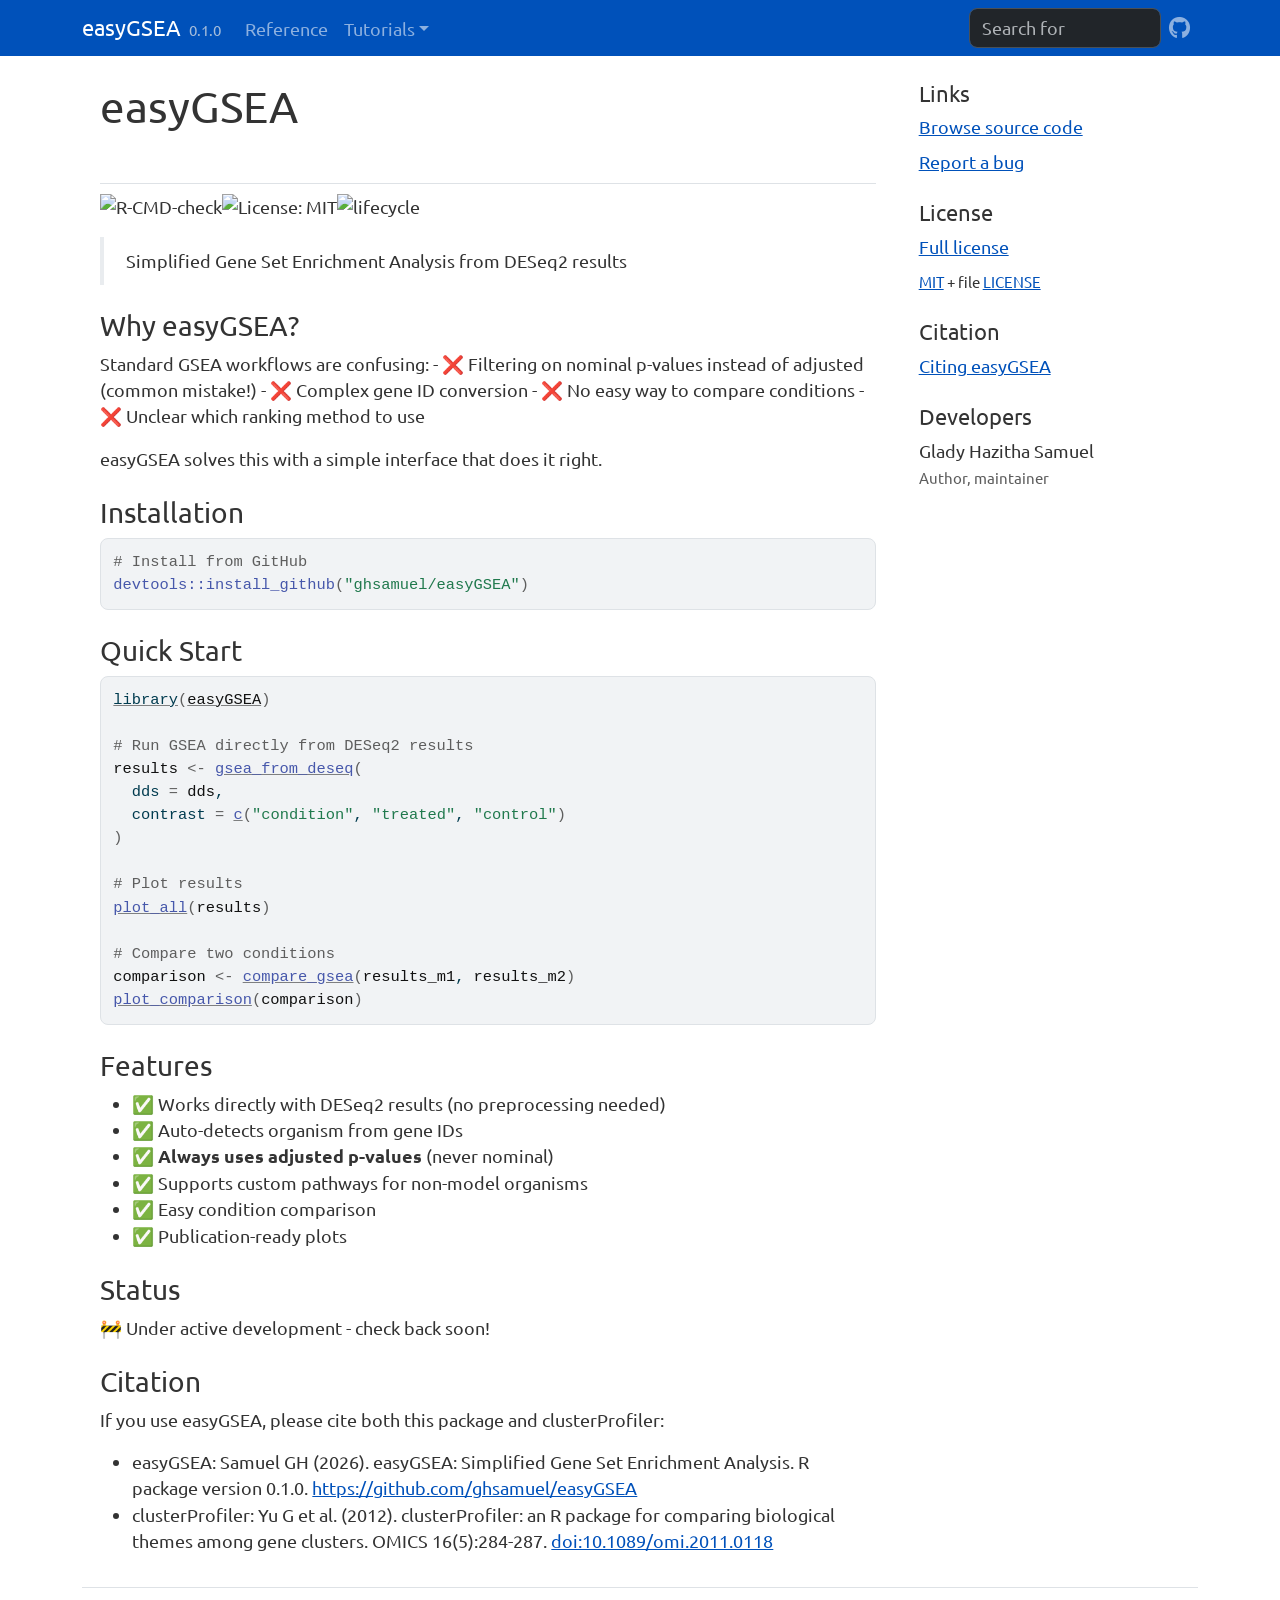
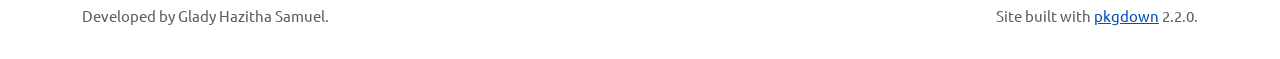
==== commit 80eb80c8: "Deploying to gh-pages from @ ghsamuel/easyGSEA@6ec7ba307d21453795e9f78c7012206bdcdf6fca 🚀" ====
--- a/index.html
+++ b/index.html
@@ -56,7 +56,11 @@
   <main id="main" class="col-md-9"><div class="section level1">
 <div class="page-header"><h1 id="easygsea">easyGSEA<a class="anchor" aria-label="anchor" href="#easygsea"></a>
 </h1></div>
-<p>Simplified Gene Set Enrichment Analysis from DESeq2 results.</p>
+<!-- badges: start -->
+<p><img src="https://github.com/ghsamuel/easyGSEA/workflows/R-CMD-check/badge.svg" alt="R-CMD-check"><img src="https://img.shields.io/badge/License-MIT-yellow.svg" alt="License: MIT"><img src="https://img.shields.io/badge/lifecycle-experimental-orange.svg" alt="lifecycle"><!-- badges: end --></p>
+<blockquote>
+<p>Simplified Gene Set Enrichment Analysis from DESeq2 results</p>
+</blockquote>
 <div class="section level2">
 <h2 id="why-easygsea">Why easyGSEA?<a class="anchor" aria-label="anchor" href="#why-easygsea"></a>
 </h2>
